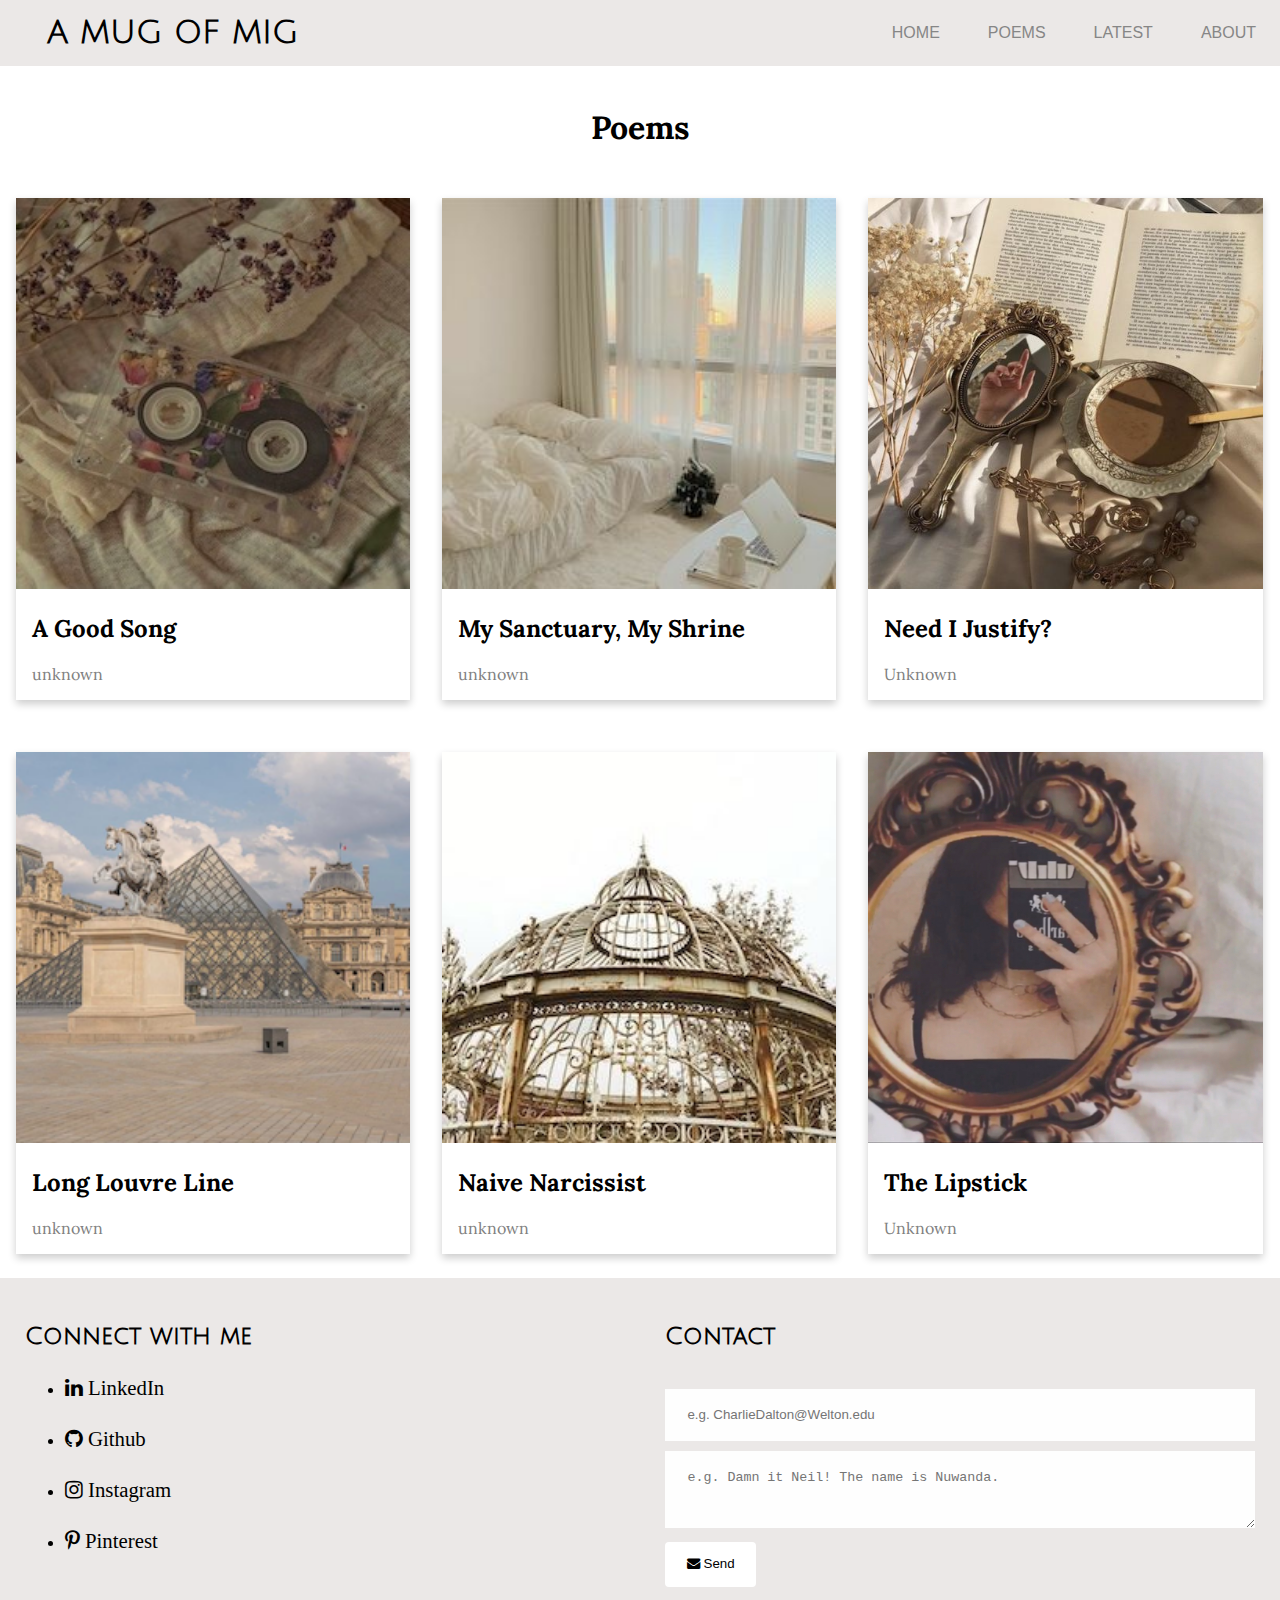
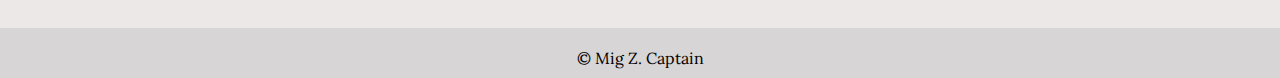
==== poems/poemsHome.html @ 73d48407 "Created a blog page" ====
<!DOCTYPE html>
<html lang="en">
<head>
    <meta charset="UTF-8">
    <meta http-equiv="X-UA-Compatible" content="IE=edge">
    <meta name="viewport" content="width=device-width, initial-scale=1.0">

    <!--Font Awesome-->
    <link rel="stylesheet" href="https://cdnjs.cloudflare.com/ajax/libs/font-awesome/4.7.0/css/font-awesome.min.css">
    <link href="http://maxcdn.bootstrapcdn.com/font-awesome/4.1.0/css/font-awesome.min.css" rel="stylesheet">

    <!--Google Fonts-->
    <link rel="preconnect" href="https://fonts.googleapis.com"> 
    <link rel="preconnect" href="https://fonts.gstatic.com" crossorigin> 
    <link href="https://fonts.googleapis.com/css2?family=Julius+Sans+One&display=swap" rel="stylesheet">

    <link rel="preconnect" href="https://fonts.googleapis.com"> 
    <link rel="preconnect" href="https://fonts.gstatic.com" crossorigin> 
    <link href="https://fonts.googleapis.com/css2?family=Lora&display=swap" rel="stylesheet">

    <!--Styling-->
    <link rel="stylesheet" href="../css/style.css">

    <title>Poems</title>
</head>
<body>
    <header>
        <div class="logo">
            <h1 class="logo-text">A MUG OF MIG</h1>
        </div>
        <i class="fa fa-bars menu-toggle"></i>
        <ul class = "nav">
            <li><a href="../index.html">HOME</a></li>
            <li><a href="poemsHome.html">POEMS</a></li>
            <li><a href="../blog-page/blog-page3.html">LATEST</a></li>
            <li><a href="../about/about.html">ABOUT</a></li>
        </ul>
    </header>

    <!--Page Wrapper-->
    <div class="page-wrapper">
            <br>
          <h1 style="text-align:center">Poems</h1>
          <br>
          <a href="goodSong.html" class="image-blog-links">
        <div class="row">
            <div class="column">
              <div class="card">
                <img src="poem-images/GoodSong.jpg" alt="casette tape" style="width:100%">
                <div class="container">
                  <h2>A Good Song</h2>
                  <p class="date">unknown</p>
                </div>
              </div>
            </div>
          </a>

          <a href="sanctuary.html" class="image-blog-links">
            <div class="column">
              <div class="card">
                <img src="poem-images/sanctuaryAndShrine.jpg" alt="white bed" style="width:100%">
                <div class="container">
                  <h2>My Sanctuary, My Shrine</h2>
                  <p class="date">unknown</p>
                </div>
              </div>
            </div>
          </a>

          <a href="needIjustify.html" class="image-blog-links">
            <div class="column">
              <div class="card">
                <img src="poem-images/Need I justify.jpg" alt="Mirror and various things" style="width:100%">
                <div class="container">
                  <h2>Need I Justify?</h2>
                  <p class="date">Unknown</p>
                </div>
              </div>
            </div>
          </a>
        </div>

<!--Second Row-->

          <br>
          <a href="longLouvre.html" class="image-blog-links">
        <div class="row">
            <div class="column">
              <div class="card">
                <img src="poem-images/LongLouvre.png" alt="Louvre" style="width:100%">
                <div class="container">
                  <h2>Long Louvre Line</h2>
                  <p class="date">unknown</p>
                </div>
              </div>
            </div>
          </a>

          <a href="naiveNarcissist.html" class="image-blog-links">
            <div class="column">
              <div class="card">
                <img src="poem-images/NaiveNarcissist.jpg" alt="Cage" style="width:100%">
                <div class="container">
                  <h2>Naive Narcissist</h2>
                  <p class="date">unknown</p>
                </div>
              </div>
            </div>
          </a>

          <a href="TheLipstick.html" class="image-blog-links">
            <div class="column">
              <div class="card">
                <img src="poem-images/PurpleLipstick.jpeg" alt="Palakshi taking a mirror selfie" style="width:100%">
                <div class="container">
                  <h2>The Lipstick</h2>
                  <p class="date">Unknown</p>
                </div>
              </div>
            </div>
          </a>
        </div>
      </div>


    <!--footer-->
    <div class="footer">
        <div class="footer-content">
            <div class="footer-section links">
                <h2>Connect with me</h2>
                <ul>
                    <li><a href="https://www.linkedin.com/in/aditiagarwalmz/" target="_blank"><i class="fa fa-linkedin">&nbspLinkedIn</i></a></li>
                    <li><a href="https://github.com/aditiagarwalmzc" target="_blank"><i class="fa fa-github">&nbspGithub</i></a></li>
                    <li><a href="https://www.instagram.com/adiitiagarwal/" target="_blank"><i class="fa fa-instagram">&nbspInstagram</i></a></li>
                    <li><a href="https://pin.it/1xVsqBP" target="_blank"><i class="fa fa-pinterest-p">&nbspPinterest</i></a></li>
                </ul>
            </div>    
            <div class="footer-section contact-form">
                <h2>Contact</h2>
                <br>
                <form action="mailto:aditiagarwalmz@gmail.com" method="post">
                    <input type="email" name="email" class="text-input contact-input" placeholder="e.g. CharlieDalton@Welton.edu">
                    <textarea name="message" class="text-input contact-input" placeholder="e.g. Damn it Neil! The name is Nuwanda."></textarea>
                    <button type="submit" class="btn btn-big">
                        <i class="fa fa-envelope"></i>
                        Send
                    </button>
                </form>
            </div>
        </div>

        <div class="footer-bottom">
            &copy; Mig Z. Captain 
        </div>

    </div>
    <!-- // footer -->

    <!--JQuery-->
    <script src="https://cdnjs.cloudflare.com/ajax/libs/jquery/3.6.0/jquery.min.js" integrity="sha512-894YE6QWD5I59HgZOGReFYm4dnWc1Qt5NtvYSaNcOP+u1T9qYdvdihz0PPSiiqn/+/3e7Jo4EaG7TubfWGUrMQ==" crossorigin="anonymous" referrerpolicy="no-referrer"></script>

    <!--Custom Script-->
    <script src="js/scripts.js"></script>

</body>
</html>
---- css/style.css ----
* {
    box-sizing: border-box;
}

i{
     font-family: 'FontAwesome';
}
/* MAIN BLOG */
body {
    font-family: Arial, Helvetica, sans-serif;
    margin: 0;
}
  
html {
    box-sizing: border-box;
}
  
  *, *:before, *:after {
    box-sizing: inherit;
  }
  
  .column {
    float: left;
    width: 33.3%;
    margin-bottom: 16px;
    padding: 0 8px;
  }
  
  .card {
    box-shadow: 0 4px 8px 0 rgba(0, 0, 0, 0.2);
    margin: 8px;
  }
  
  .container {
    padding: 0 16px;
  }
  
  .container::after, .row::after {
    content: "";
    clear: both;
    display: table;
  }
  
  .date {
    color: grey;
  }
  
  .image-blog-links {
    text-decoration: none;
    color: black;
  }

  .image-blog-links .column:hover {
      width: 31.33%;
      transition: 0.5s;
  }
  
  @media screen and (max-width: 650px) {
    .column {
      width: 100%;
      display: block;
    }
  }

/* //MAIN BLOG */

html, body {
    height: 100%;
    padding: 0px;
    margin: 0px;
    background: rgb(255, 255, 255);
    font-family: 'Lora', serif;
}

header {
    background: #e8e5e4de;
    height: 66px;
}

header * {
    color: rgb(134, 134, 134);
}

header .logo-text {
    color: black;
    margin: 15px;
    font-family: 'Julius Sans One', sans-serif;
}

header .logo {
    float: left;
    height: inherit;
    margin-left: 2em;
}

header ul {
    float: right;
    margin: 0px;
    padding: 0px;
    list-style: none;
    font-family: sans-serif;
}

.showing {
    max-height: 100em;
    transition: 2.5s;
}

header ul li {
    float: left;
}

header ul li a {
    display: block;
    padding: 24px;
    font-size: 1em;
    text-decoration: none;
}

header ul li a:hover {
    background: #cececec4;
    color: black;
    transition: 0.5s;
}

header .menu-toggle {
    display: none;
}

.page-wrapper {
    min-height: 100%;
}

.btn-big {
    padding: .7rem 1.3rem;
    line-height: 1.3rem;
    border: 1px solid transparent;
    border-radius: .25rem;
    background-color: white;
}

.btn-big:hover {
    background-color: rgba(255, 255, 255, 0.767);
}

/* FOOTER */
.footer {
    background: #e8e5e4de;
    color: black;
    height: 400px;
    position: relative;
    text-decoration: none;
}

.footer .footer-content {
    height: 350px;
    display: flex;
}

.footer .footer-content .footer-section {
    flex: 1;
    padding: 25px;
}

.footer .footer-content h2 {
    color: black;
    font-family: 'Julius Sans One', sans-serif;
}


.footer .footer-content .links ul a {
    width: 45px;
    height: 41px;
    padding-top: 5px;
    margin-right: 5px;
    text-align: center;
    font-size: 1.3em;
    border-radius: 5px;
    display: block;
    margin-bottom: 10px;
    text-decoration: none;
    color: black;
}

.footer .footer-content .links ul a:hover {
    margin-left: 15px;
    transition: all .3s;

}

.footer .footer-content .contact-form .contact-input {
    background: rgba(255, 255, 255, 0.931);
    color: black;
    margin-bottom: 10px;
    line-height: 1.5rem;
    padding: .9rem 1.4rem;
    border: none;
    width: 100%;
}

.footer .footer-content .contact-form .contact-input:focus {
    background: white;
}

.footer .footer-bottom {
    background:#d3d2d2de;
    color: black;
    height: 50px;
    width: 100%;
    text-align: center;
    position: absolute;
    bottom: 0px;
    left: 0px;
    padding-top: 20px;
}

/* Media Queries */

@media only screen and (max-width: 755px) {
    header {
        position: relative;
    }
    header ul {
        width: 100%;
        background: #dbdbdbde;
        max-height: 0px;
        overflow: hidden;
    }
    header ul li {
        width: 100%;
    }
    header .menu-toggle {
        display: block;
        position: absolute;
        right: 20px;
        top: 18px;
        font-size: 1.9em;
    }

    header .logo {
        margin-left: .5em;
    }
}
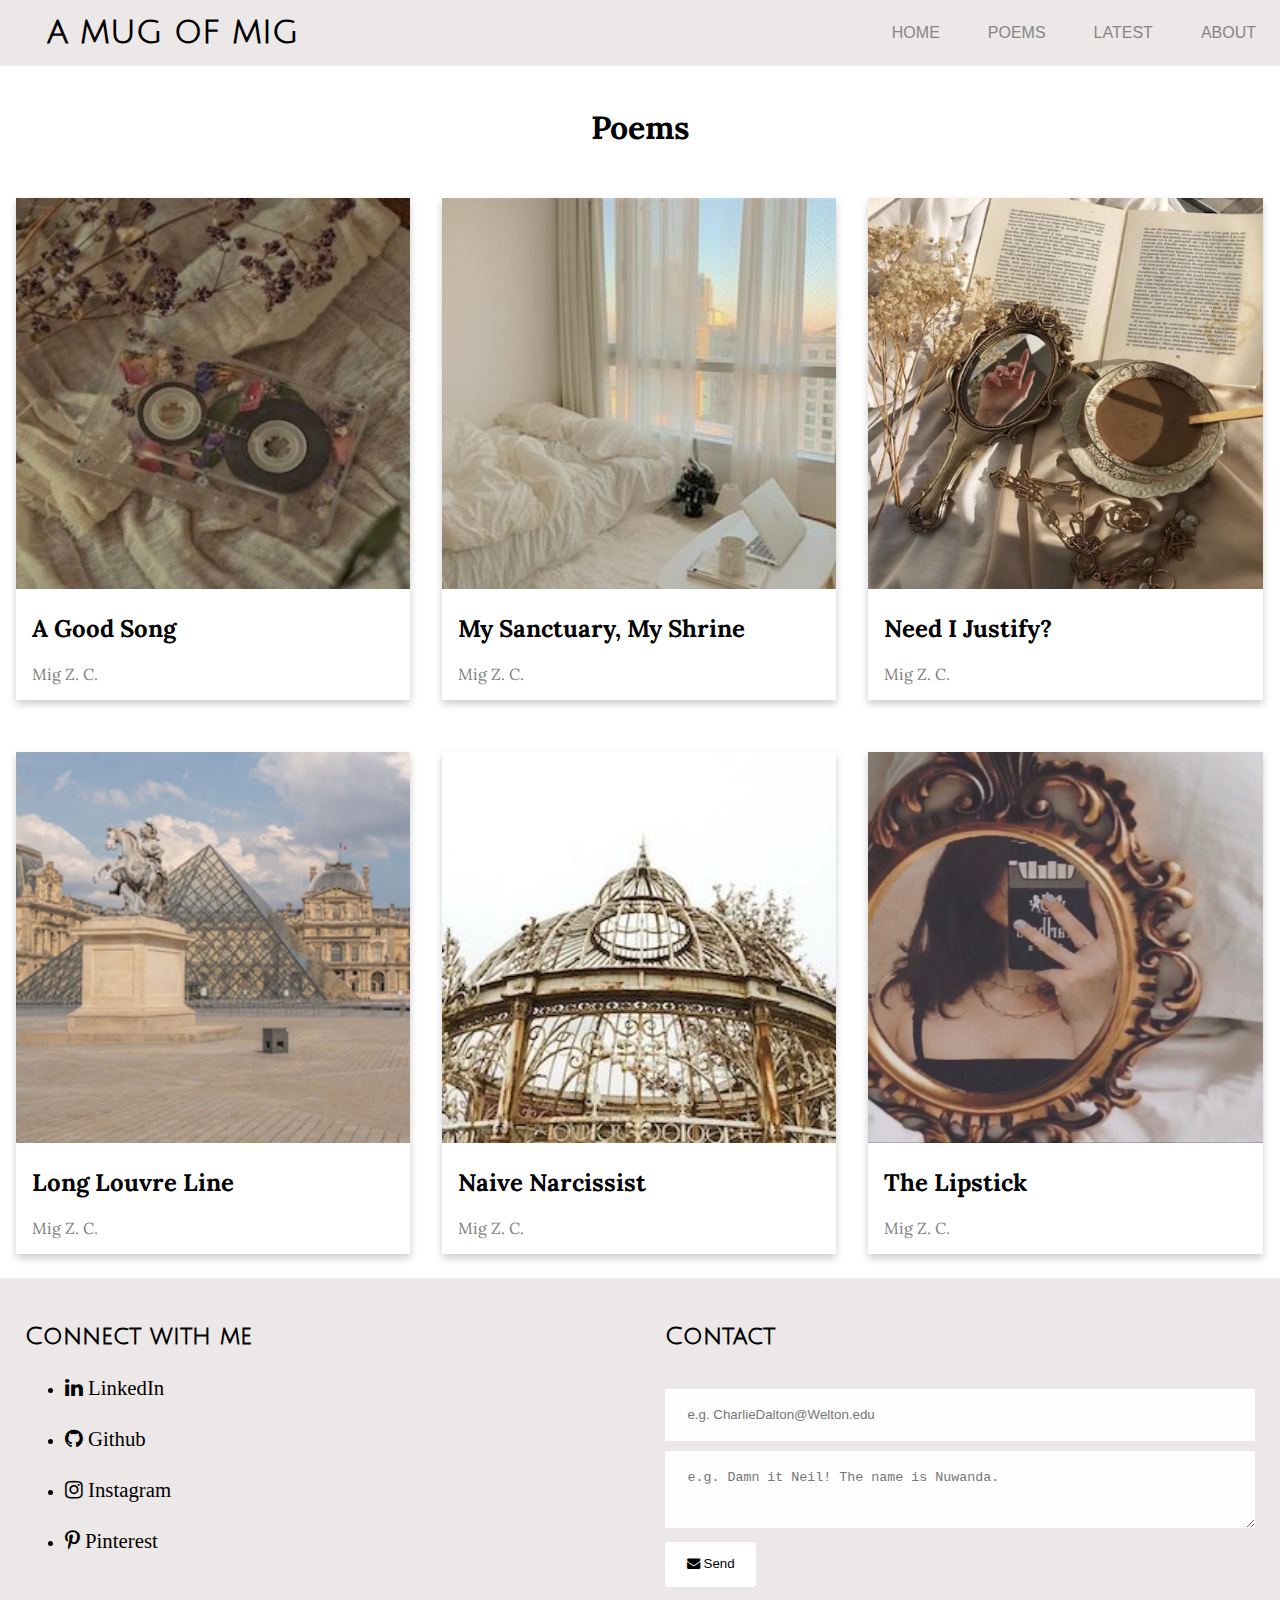
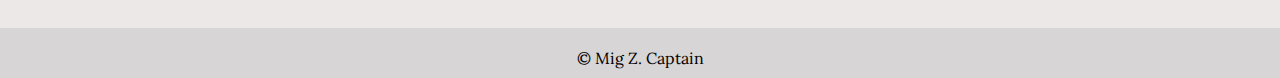
==== commit 162dd474: "Update poemsHome.html" ====
--- a/poems/poemsHome.html
+++ b/poems/poemsHome.html
@@ -49,7 +49,7 @@
                 <img src="poem-images/GoodSong.jpg" alt="casette tape" style="width:100%">
                 <div class="container">
                   <h2>A Good Song</h2>
-                  <p class="date">unknown</p>
+                  <p class="date">Mig Z. C.</p>
                 </div>
               </div>
             </div>
@@ -61,7 +61,7 @@
                 <img src="poem-images/sanctuaryAndShrine.jpg" alt="white bed" style="width:100%">
                 <div class="container">
                   <h2>My Sanctuary, My Shrine</h2>
-                  <p class="date">unknown</p>
+                  <p class="date">Mig Z. C.</p>
                 </div>
               </div>
             </div>
@@ -73,7 +73,7 @@
                 <img src="poem-images/Need I justify.jpg" alt="Mirror and various things" style="width:100%">
                 <div class="container">
                   <h2>Need I Justify?</h2>
-                  <p class="date">Unknown</p>
+                  <p class="date">Mig Z. C.</p>
                 </div>
               </div>
             </div>
@@ -90,7 +90,7 @@
                 <img src="poem-images/LongLouvre.png" alt="Louvre" style="width:100%">
                 <div class="container">
                   <h2>Long Louvre Line</h2>
-                  <p class="date">unknown</p>
+                  <p class="date">Mig Z. C.</p>
                 </div>
               </div>
             </div>
@@ -102,7 +102,7 @@
                 <img src="poem-images/NaiveNarcissist.jpg" alt="Cage" style="width:100%">
                 <div class="container">
                   <h2>Naive Narcissist</h2>
-                  <p class="date">unknown</p>
+                  <p class="date">Mig Z. C.</p>
                 </div>
               </div>
             </div>
@@ -114,7 +114,7 @@
                 <img src="poem-images/PurpleLipstick.jpeg" alt="Palakshi taking a mirror selfie" style="width:100%">
                 <div class="container">
                   <h2>The Lipstick</h2>
-                  <p class="date">Unknown</p>
+                  <p class="date">Mig Z. C.</p>
                 </div>
               </div>
             </div>
@@ -163,4 +163,4 @@
     <script src="js/scripts.js"></script>
 
 </body>
-</html>+</html>
